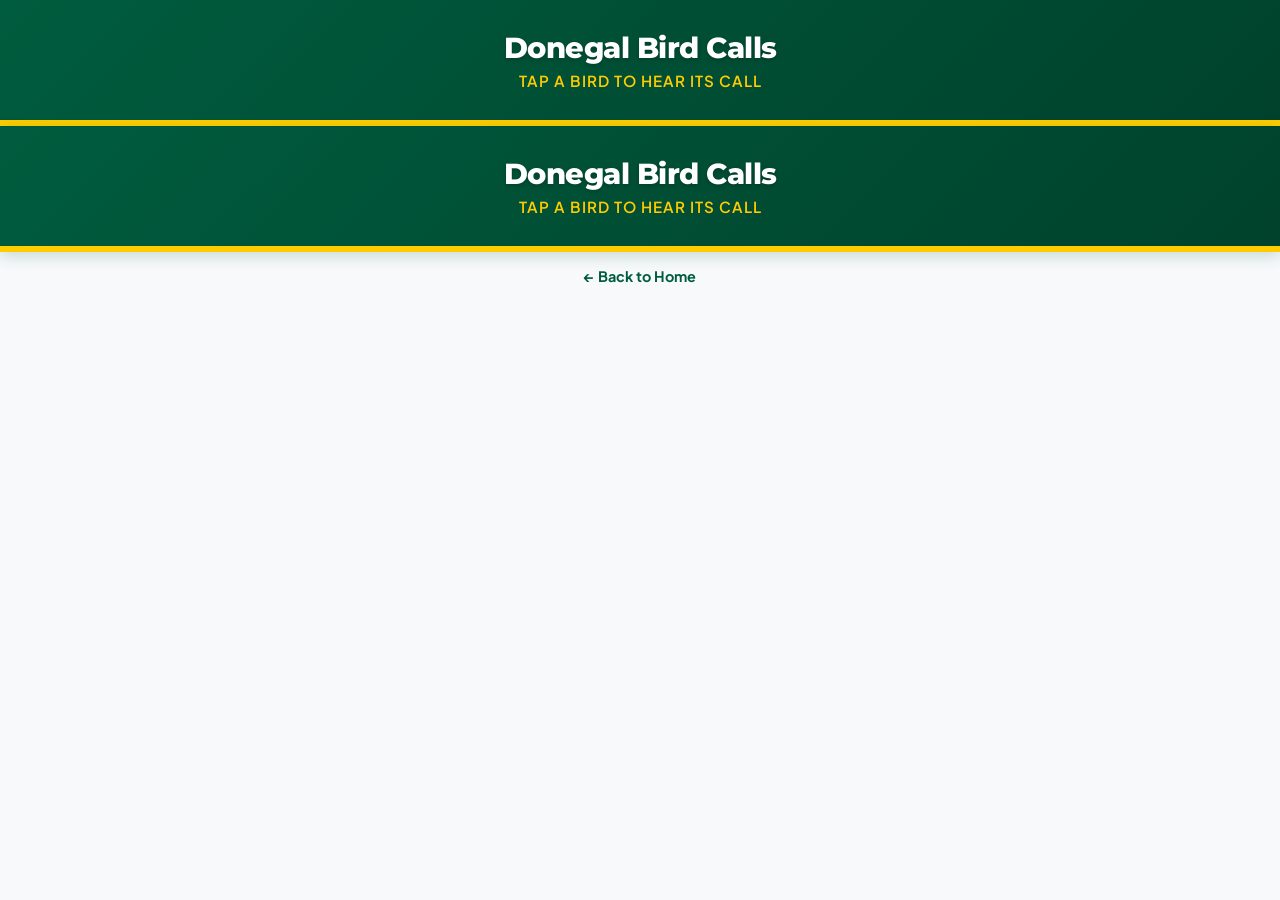
==== birds.html @ a12f5457 "Update birds.html" ====
<!DOCTYPE html>
<html lang="en">
<head>
  <meta charset="UTF-8">
  <meta name="viewport" content="width=device-width, initial-scale=1.0">
  <title>Donegal Bird Calls</title>
  <link rel="stylesheet" href="style.css">
  <link rel="manifest" href="./manifest.json">
</head>
<body>

  <header>
    <h1>Donegal Bird Calls</h1>
    <p>Tap a bird to hear its call</p>
  </header>

  <header>
    <h1>Donegal Bird Calls</h1>
    <p>Tap a bird to hear its call</p>
  </header>

  <!-- INSERT THIS BACK BUTTON RIGHT HERE -->
  <a href="index.html" class="back-btn">← Back to Home</a>

  <main class="bird-grid" id="grid">
  
  <!-- JavaScript will inject all the bird cards here dynamically -->
  <main class="bird-grid" id="grid"></main>

  <script src="app.js"></script>
</body>
</html>
---- style.css ----
/* Import modern, premium Google Fonts directly */
@import url('https://fonts.googleapis.com/css2?family=Montserrat:wght@700;800&family=Plus+Jakarta+Sans:wght@400;500;600;700&display=swap');

/* Base Styles */
body {
  font-family: 'Plus Jakarta Sans', -apple-system, sans-serif;
  background-color: #f7f9fb;
  margin: 0;
  padding: 0;
  display: flex;
  flex-direction: column;
  align-items: center;
  color: #2D3748;
}

/* Donegal Green & Gold Header */
header {
  text-align: center;
  padding: 30px 20px;
  background: linear-gradient(135deg, #005c3e 0%, #00422c 100%); /* Rich Donegal Green */
  color: white;
  width: 100%;
  box-sizing: border-box;
  border-bottom: 6px solid #ffcc00; /* Donegal Gold Stripe */
  box-shadow: 0 4px 15px rgba(0, 92, 62, 0.2);
}

header h1 {
  font-family: 'Montserrat', sans-serif;
  font-weight: 800;
  margin: 0 0 6px 0;
  font-size: 1.8rem;
  letter-spacing: -0.5px;
  text-shadow: 0 2px 4px rgba(0,0,0,0.2);
}

header p {
  margin: 0;
  font-size: 0.95rem;
  color: #ffcc00; /* Donegal Gold for the subtitle */
  font-weight: 600;
  text-transform: uppercase;
  letter-spacing: 1px;
}

/* Grid Layout */
.bird-grid {
  display: grid;
  grid-template-columns: repeat(auto-fit, minmax(150px, 1fr));
  gap: 20px;
  width: 100%;
  max-width: 600px;
  padding: 24px 16px;
  box-sizing: border-box;
}

/* Premium Card Design */
.bird-card {
  background-color: white;
  border-radius: 16px;
  overflow: hidden;
  box-shadow: 0 10px 20px rgba(0,0,0,0.05), 0 2px 6px rgba(0,0,0,0.05);
  display: flex;
  flex-direction: column;
  justify-content: space-between;
  border: 1px solid rgba(0, 92, 62, 0.08); /* Faint green border */
  transition: transform 0.2s, box-shadow 0.2s;
}

/* Interactive Tap & Hover Effects */
.card-trigger {
  cursor: pointer;
}

/* When tapped/clicked, the card shrinks slightly and gets a Donegal Gold glow */
.bird-card:active {
  transform: scale(0.96);
  box-shadow: 0 0 15px rgba(255, 204, 0, 0.6); 
  border-color: #ffcc00;
}

.card-trigger img {
  width: 100%;
  height: 130px;
  object-fit: cover;
  display: block;
  border-bottom: 4px solid #ffcc00; /* Subtle Gold separator under image */
}

/* Text Container inside Card */
.bird-info {
  padding: 12px 10px 8px 10px;
  text-align: center;
}

/* English Bird Name */
.bird-info h3 {
  font-family: 'Montserrat', sans-serif;
  font-weight: 700;
  margin: 0;
  font-size: 1.05rem;
  color: #1a202c;
}

/* Irish Bird Name - Styled beautifully in Donegal Green */
.irish-name {
  margin: 4px 0 0 0;
  font-style: italic;
  color: #005c3e; /* Donegal Green */
  font-weight: 700;
  font-size: 0.9rem;
}

/* Photo Credit Plain Text */
.photo-credit {
  font-size: 0.7rem;
  color: #718096;
  text-align: center;
  padding: 8px 10px;
  border-top: 1px dashed #e2e8f0;
  background-color: #fafbfd;
  font-weight: 500;
}
/* Home Page Layout Styles */
.home-container {
  display: flex;
  justify-content: center;
  align-items: center;
  padding: 40px 20px;
  max-width: 600px;
  width: 100%;
  box-sizing: border-box;
}

.welcome-box {
  background-color: white;
  padding: 30px 20px;
  border-radius: 20px;
  text-align: center;
  box-shadow: 0 10px 25px rgba(0,0,0,0.05);
  border: 1px solid rgba(0, 92, 62, 0.08);
}

.welcome-box h2 {
  font-family: 'Montserrat', sans-serif;
  color: #005c3e; /* Donegal Green */
  margin-top: 0;
}

.welcome-box p {
  line-height: 1.6;
  color: #4a5568;
  margin-bottom: 30px;
}

/* Beautiful Donegal Gold Action Button */
.start-btn {
  display: inline-block;
  background-color: #ffcc00; /* Donegal Gold */
  color: #00422c; /* Dark Green Text */
  font-family: 'Montserrat', sans-serif;
  font-weight: 700;
  text-decoration: none;
  padding: 15px 30px;
  border-radius: 30px;
  box-shadow: 0 4px 10px rgba(255, 204, 0, 0.3);
  transition: transform 0.2s, box-shadow 0.2s;
}

.start-btn:active {
  transform: scale(0.95);
}

/* Elegant Back Button on the Birds Sub-Page */
.back-btn {
  display: inline-block;
  margin: 15px 0 5px 0;
  color: #005c3e;
  text-decoration: none;
  font-weight: 700;
  font-size: 0.9rem;
}
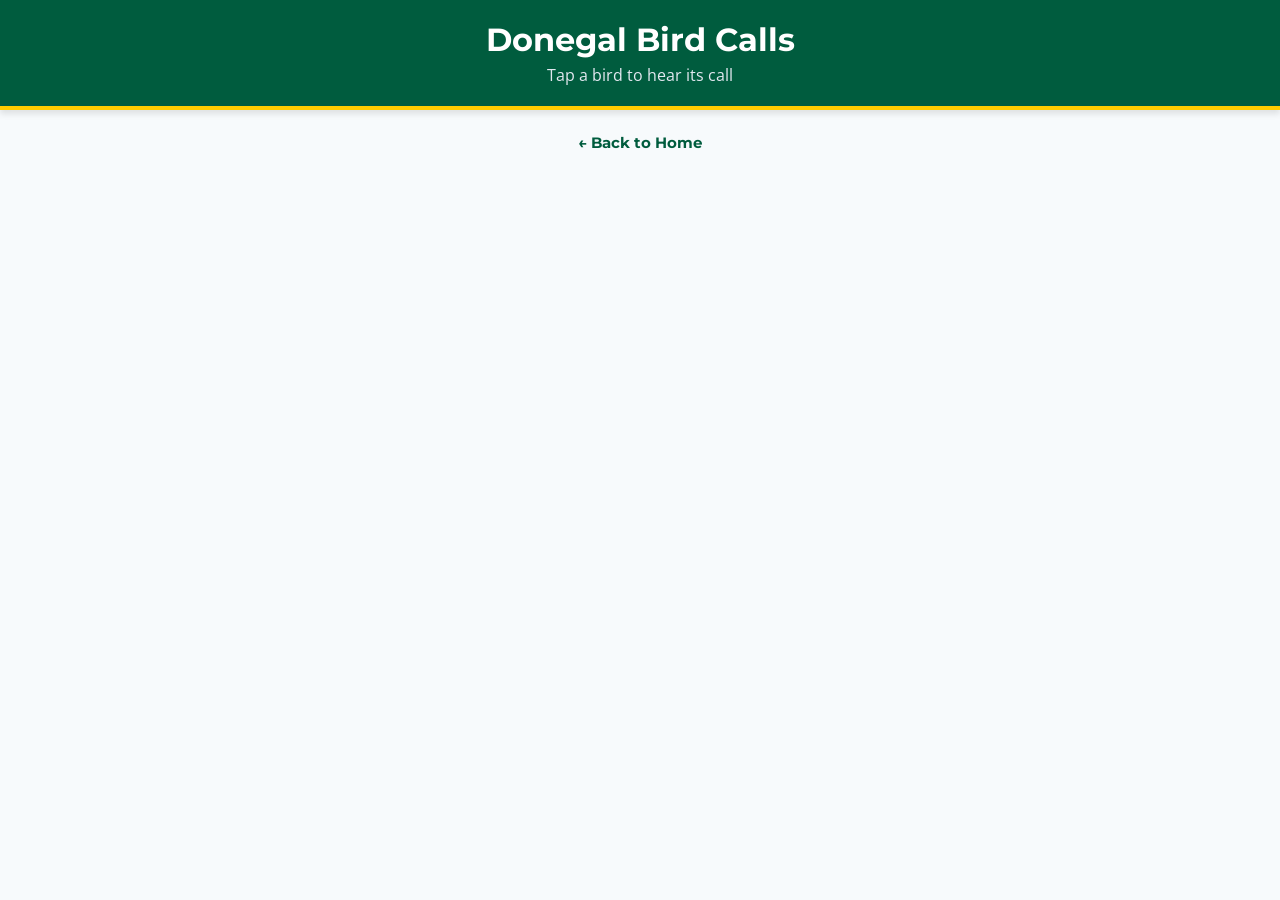
==== commit 3dbd5e50: "Update birds.html" ====
--- a/birds.html
+++ b/birds.html
@@ -14,14 +14,12 @@
     <p>Tap a bird to hear its call</p>
   </header>
 
-  <header>
-    <h1>Donegal Bird Calls</h1>
-    <p>Tap a bird to hear its call</p>
-  </header>
+  <!-- 1. Wrap the back button in its own container for perfect centering -->
+  <div class="back-navigation">
+    <a href="index.html" class="back-btn">← Back to Home</a>
+  </div>
 
-  <!-- INSERT THIS BACK BUTTON RIGHT HERE -->
-  <a href="index.html" class="back-btn">← Back to Home</a>
-
+  <!-- 2. The grid must ONLY contain your bird cards -->
   <main class="bird-grid" id="grid">
   
   <!-- JavaScript will inject all the bird cards here dynamically -->
--- a/style.css
+++ b/style.css
@@ -1,156 +1,191 @@
-/* Import modern, premium Google Fonts directly */
-@import url('https://fonts.googleapis.com/css2?family=Montserrat:wght@700;800&family=Plus+Jakarta+Sans:wght@400;500;600;700&display=swap');
-
-/* Base Styles */
+/* ==========================================================================
+   1. YOUR ORIGINAL APP STYLES (Grid, Cards, Header & Fonts)
+   ========================================================================== */
+
+@import url('https://fonts.googleapis.com/css2?family=Montserrat:wght@400;700&family=Open+Sans:wght@400;600&display=swap');
+
 body {
-  font-family: 'Plus Jakarta Sans', -apple-system, sans-serif;
-  background-color: #f7f9fb;
   margin: 0;
   padding: 0;
+  min-height: 100vh;
+  font-family: 'Open Sans', sans-serif;
+  background-color: #f7fafc;
+}
+
+header {
+  background-color: #005c3e; /* Donegal Green */
+  color: white;
+  text-align: center;
+  padding: 20px 10px;
+  box-shadow: 0 4px 6px rgba(0,0,0,0.1);
+  border-bottom: 4px solid #ffcc00; /* Donegal Gold */
+}
+
+header h1 {
+  font-family: 'Montserrat', sans-serif;
+  margin: 0;
+  font-size: 2rem;
+}
+
+header p {
+  margin: 5px 0 0 0;
+  font-size: 1rem;
+  color: #e2e8f0;
+}
+
+.bird-grid {
+  display: grid;
+  grid-template-columns: repeat(auto-fill, minmax(140px, 1fr));
+  gap: 15px;
+  padding: 20px;
+  max-width: 800px;
+  margin: 0 auto;
+}
+
+.bird-card {
+  background-color: white;
+  border-radius: 12px;
+  overflow: hidden;
+  box-shadow: 0 4px 6px rgba(0,0,0,0.05);
+  text-align: center;
+  padding-bottom: 10px;
+  border: 2px solid transparent;
+  transition: transform 0.2s, border-color 0.2s;
+  cursor: pointer;
+}
+
+.bird-card:active {
+  transform: scale(0.95);
+}
+
+.bird-card.playing {
+  border-color: #ffcc00; /* Donegal Gold highlight when active */
+  background-color: #f0fff4;
+}
+
+.bird-card img {
+  width: 100%;
+  height: 120px;
+  object-fit: cover;
+}
+
+.bird-card h3 {
+  font-family: 'Montserrat', sans-serif;
+  margin: 10px 0 2px 0;
+  font-size: 1rem;
+  color: #2d3748;
+}
+
+.photo-credit {
+  font-size: 0.75rem;
+  color: #a0aec0;
+  margin: 0;
+}
+
+/* ==========================================================================
+   2. REFINED HOMEPAGE VIDEO BACKGROUND STYLES (Mobile Optimized)
+   ========================================================================== */
+
+/* Container that locks everything into full-screen view safely */
+.hero-video-container {
+  position: relative;
+  width: 100%;
+  min-height: 100dvh; /* Uses 'dvh' (dynamic viewport height) so mobile address bars don't cut off content */
+  display: flex;
+  flex-direction: column;
+  overflow: hidden;
+}
+
+/* The actual background video loop */
+.bg-video {
+  position: absolute;
+  top: 50%;
+  left: 50%;
+  width: 100%;
+  height: 100%;
+  object-fit: cover; /* Guarantees the video stretches perfectly without squishing */
+  transform: translate(-50%, -50%);
+  z-index: 0; /* Keeps it strictly in the basement layer */
+}
+
+/* The cinematic tint overlay */
+.video-overlay {
+  position: absolute;
+  top: 0;
+  left: 0;
+  width: 100%;
+  height: 100%;
+  background: linear-gradient(rgba(0, 0, 0, 0.45), rgba(0, 0, 0, 0.65));
+  z-index: 1; /* Sits directly over the video, under the text */
+}
+
+/* Houses your content and forces it on top of the video/overlay */
+.hero-content {
+  position: relative;
+  z-index: 2; /* Explicitly brings text and boxes in front of everything */
+  width: 100%;
+  min-height: 100dvh;
   display: flex;
   flex-direction: column;
   align-items: center;
-  color: #2D3748;
-}
-
-/* Donegal Green & Gold Header */
-header {
-  text-align: center;
-  padding: 30px 20px;
-  background: linear-gradient(135deg, #005c3e 0%, #00422c 100%); /* Rich Donegal Green */
-  color: white;
-  width: 100%;
+  justify-content: space-between; /* Perfect spacing: Header top, Box center/bottom */
   box-sizing: border-box;
-  border-bottom: 6px solid #ffcc00; /* Donegal Gold Stripe */
-  box-shadow: 0 4px 15px rgba(0, 92, 62, 0.2);
-}
-
-header h1 {
-  font-family: 'Montserrat', sans-serif;
-  font-weight: 800;
-  margin: 0 0 6px 0;
-  font-size: 1.8rem;
-  letter-spacing: -0.5px;
-  text-shadow: 0 2px 4px rgba(0,0,0,0.2);
-}
-
-header p {
-  margin: 0;
-  font-size: 0.95rem;
-  color: #ffcc00; /* Donegal Gold for the subtitle */
-  font-weight: 600;
-  text-transform: uppercase;
-  letter-spacing: 1px;
-}
-
-/* Grid Layout */
-.bird-grid {
-  display: grid;
-  grid-template-columns: repeat(auto-fit, minmax(150px, 1fr));
-  gap: 20px;
-  width: 100%;
-  max-width: 600px;
-  padding: 24px 16px;
+  padding: 20px;
+}
+
+/* Transparency controls for the home header */
+.home-header {
+  background: transparent !important;
+  border-bottom: none !important;
+  box-shadow: none !important;
+  padding: 30px 10px 10px 10px;
+  text-align: center;
+  width: 100%;
+}
+
+.home-header h1 {
+  color: #ffffff !important;
+  text-shadow: 0 4px 10px rgba(0,0,0,0.8) !important;
+  margin: 0;
+  font-size: 2.2rem;
+}
+
+.home-header p {
+  color: #ffcc00 !important; /* Donegal Gold */
+  text-shadow: 0 2px 4px rgba(0,0,0,0.6);
+  margin: 8px 0 0 0;
+  font-size: 1.1rem;
+}
+
+/* Clean, modern content container */
+.home-container {
+  width: 100%;
+  max-width: 500px;
   box-sizing: border-box;
-}
-
-/* Premium Card Design */
-.bird-card {
-  background-color: white;
-  border-radius: 16px;
-  overflow: hidden;
-  box-shadow: 0 10px 20px rgba(0,0,0,0.05), 0 2px 6px rgba(0,0,0,0.05);
-  display: flex;
-  flex-direction: column;
-  justify-content: space-between;
-  border: 1px solid rgba(0, 92, 62, 0.08); /* Faint green border */
-  transition: transform 0.2s, box-shadow 0.2s;
-}
-
-/* Interactive Tap & Hover Effects */
-.card-trigger {
-  cursor: pointer;
-}
-
-/* When tapped/clicked, the card shrinks slightly and gets a Donegal Gold glow */
-.bird-card:active {
-  transform: scale(0.96);
-  box-shadow: 0 0 15px rgba(255, 204, 0, 0.6); 
-  border-color: #ffcc00;
-}
-
-.card-trigger img {
-  width: 100%;
-  height: 130px;
-  object-fit: cover;
-  display: block;
-  border-bottom: 4px solid #ffcc00; /* Subtle Gold separator under image */
-}
-
-/* Text Container inside Card */
-.bird-info {
-  padding: 12px 10px 8px 10px;
-  text-align: center;
-}
-
-/* English Bird Name */
-.bird-info h3 {
-  font-family: 'Montserrat', sans-serif;
-  font-weight: 700;
-  margin: 0;
-  font-size: 1.05rem;
-  color: #1a202c;
-}
-
-/* Irish Bird Name - Styled beautifully in Donegal Green */
-.irish-name {
-  margin: 4px 0 0 0;
-  font-style: italic;
-  color: #005c3e; /* Donegal Green */
-  font-weight: 700;
-  font-size: 0.9rem;
-}
-
-/* Photo Credit Plain Text */
-.photo-credit {
-  font-size: 0.7rem;
-  color: #718096;
-  text-align: center;
-  padding: 8px 10px;
-  border-top: 1px dashed #e2e8f0;
-  background-color: #fafbfd;
-  font-weight: 500;
-}
-/* Home Page Layout Styles */
-.home-container {
-  display: flex;
-  justify-content: center;
-  align-items: center;
-  padding: 40px 20px;
-  max-width: 600px;
-  width: 100%;
-  box-sizing: border-box;
+  margin-bottom: 40px; /* Leaves a comfortable gap at the bottom of the phone screen */
 }
 
 .welcome-box {
-  background-color: white;
+  background-color: rgba(255, 255, 255, 0.96); /* Elegant, slightly translucent white */
   padding: 30px 20px;
   border-radius: 20px;
   text-align: center;
-  box-shadow: 0 10px 25px rgba(0,0,0,0.05);
-  border: 1px solid rgba(0, 92, 62, 0.08);
+  box-shadow: 0 10px 30px rgba(0,0,0,0.3);
+  border: 1px solid rgba(255, 255, 255, 0.2);
 }
 
 .welcome-box h2 {
   font-family: 'Montserrat', sans-serif;
   color: #005c3e; /* Donegal Green */
-  margin-top: 0;
+  margin: 0 0 12px 0;
+  font-size: 1.4rem;
 }
 
 .welcome-box p {
   line-height: 1.6;
   color: #4a5568;
-  margin-bottom: 30px;
+  margin: 0 0 24px 0;
+  font-size: 0.95rem;
 }
 
 /* Beautiful Donegal Gold Action Button */
@@ -161,22 +196,37 @@
   font-family: 'Montserrat', sans-serif;
   font-weight: 700;
   text-decoration: none;
-  padding: 15px 30px;
+  padding: 14px 35px;
   border-radius: 30px;
-  box-shadow: 0 4px 10px rgba(255, 204, 0, 0.3);
+  box-shadow: 0 4px 12px rgba(255, 204, 0, 0.4);
   transition: transform 0.2s, box-shadow 0.2s;
 }
 
 .start-btn:active {
-  transform: scale(0.95);
-}
-
-/* Elegant Back Button on the Birds Sub-Page */
+  transform: scale(0.96);
+}
+
+/* Container that centers the navigation row across the screen */
+.back-navigation {
+  width: 100%;
+  display: flex;
+  justify-content: center;
+  padding: 15px 0 5px 0;
+}
+
+/* Elegant, centered Back Button styling */
 .back-btn {
   display: inline-block;
-  margin: 15px 0 5px 0;
-  color: #005c3e;
+  color: #005c3e; /* Donegal Green */
   text-decoration: none;
+  font-family: 'Montserrat', sans-serif;
   font-weight: 700;
-  font-size: 0.9rem;
-}
+  font-size: 0.95rem;
+  padding: 8px 16px;
+  border-radius: 20px;
+  transition: background-color 0.2s;
+}
+
+.back-btn:active {
+  background-color: rgba(0, 92, 62, 0.08); /* Soft feedback tap on mobile */
+}
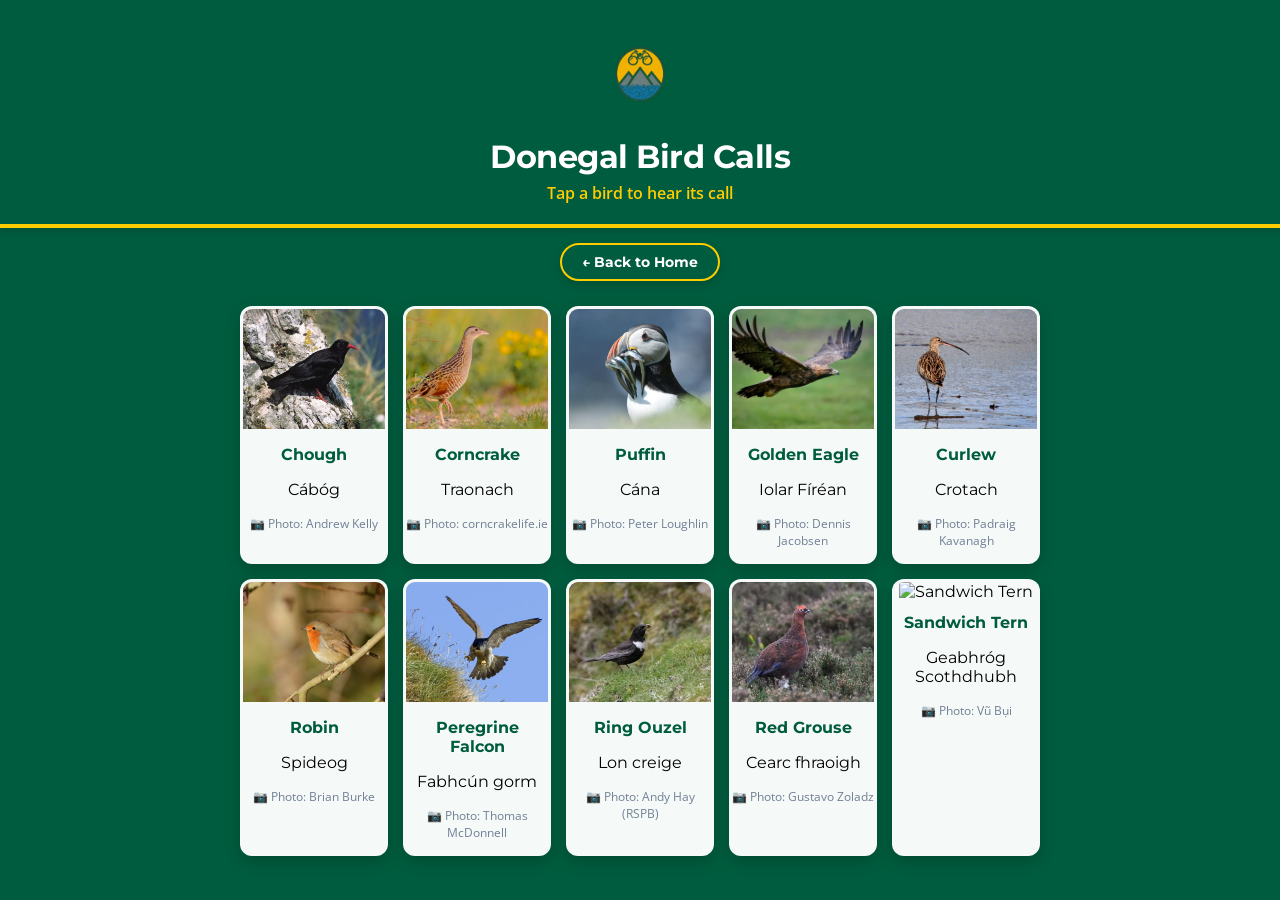
==== commit 58693c20: "Update birds.html" ====
--- a/birds.html
+++ b/birds.html
@@ -7,22 +7,18 @@
   <link rel="stylesheet" href="style.css">
   <link rel="manifest" href="./manifest.json">
 </head>
-<body>
+<body class="sub-page">
 
   <header>
+    <img src="./assets/logo.png" alt="Donegal Explorer Logo" class="app-logo header-logo">
     <h1>Donegal Bird Calls</h1>
     <p>Tap a bird to hear its call</p>
   </header>
 
-  <!-- 1. Wrap the back button in its own container for perfect centering -->
   <div class="back-navigation">
     <a href="index.html" class="back-btn">← Back to Home</a>
   </div>
 
-  <!-- 2. The grid must ONLY contain your bird cards -->
-  <main class="bird-grid" id="grid">
-  
-  <!-- JavaScript will inject all the bird cards here dynamically -->
   <main class="bird-grid" id="grid"></main>
 
   <script src="app.js"></script>
--- a/style.css
+++ b/style.css
@@ -1,37 +1,98 @@
 /* ==========================================================================
-   1. YOUR ORIGINAL APP STYLES (Grid, Cards, Header & Fonts)
-   ========================================================================== */
-
-@import url('https://fonts.googleapis.com/css2?family=Montserrat:wght@400;700&family=Open+Sans:wght@400;600&display=swap');
-
+   1. GLOBAL THEME, TYPOGRAPHY & CORE FONTS
+   ========================================================================== */
+
+@import url('https://fonts.googleapis.com/css2?family=Montserrat:wght@400;600;700&family=Open+Sans:wght@400;600&display=swap');
+
+/* Unified baseline for all layouts */
 body {
   margin: 0;
   padding: 0;
   min-height: 100vh;
-  font-family: 'Open Sans', sans-serif;
-  background-color: #f7fafc;
-}
-
+  /* UNIFIED FONT: Matching the premium Montserrat styling throughout the entire site */
+  font-family: 'Montserrat', sans-serif;
+  box-sizing: border-box;
+  -webkit-font-smoothing: antialiased;
+}
+
+/* 🏠 HOMEPAGE BACKGROUND: Uses donegal2.jpg with a cinematic dark tint overlay for high text contrast */
+body.home-page {
+  background: linear-gradient(rgba(0, 0, 0, 0.45), rgba(0, 0, 0, 0.65)), url('./assets/donegal2.jpg') !important;
+  background-size: cover !important;
+  background-position: center !important;
+  background-attachment: fixed !important;
+  background-repeat: no-repeat !important;
+}
+
+/* 🐦 SUB-PAGES BACKGROUND (Birds & Gallery): Keeps donegal1.jpg bright and vibrant */
+body.sub-page {
+  background-image: url('./assets/donegal1.jpg') !important;
+  background-size: cover !important;
+  background-position: center !important;
+  background-attachment: fixed !important;
+  background-repeat: no-repeat !important;
+  background-color: #005c3e !important; /* Donegal Green backup while loading */
+}
+
+/* Clean layout overlays */
+#grid, .bird-grid {
+  background: transparent !important;
+}
+
+/* ==========================================================================
+   2. UNIFIED HEADERS & BRAND SIGNATURES
+   ========================================================================== */
+
+/* Core sub-page header */
 header {
-  background-color: #005c3e; /* Donegal Green */
+  background-color: #005c3e; /* Donegal Green Anchor */
   color: white;
   text-align: center;
   padding: 20px 10px;
   box-shadow: 0 4px 6px rgba(0,0,0,0.1);
-  border-bottom: 4px solid #ffcc00; /* Donegal Gold */
+  border-bottom: 4px solid #ffcc00; /* Donegal Gold Border */
 }
 
 header h1 {
-  font-family: 'Montserrat', sans-serif;
+  font-weight: 700;
   margin: 0;
   font-size: 2rem;
+  letter-spacing: -0.5px;
 }
 
 header p {
-  margin: 5px 0 0 0;
+  margin: 6px 0 0 0;
   font-size: 1rem;
-  color: #e2e8f0;
-}
+  font-family: 'Open Sans', sans-serif; /* Soft, clean secondary font for legibility */
+  color: #ffcc00; /* Matches the Donegal Gold accent */
+  font-weight: 600;
+}
+
+/* Homepage Header Overrides (For transparent video/image backdrop) */
+.home-header {
+  background: transparent !important;
+  border-bottom: none !important;
+  box-shadow: none !important;
+  padding: 30px 10px 10px 10px;
+  text-align: center;
+  width: 100%;
+}
+
+.home-header h1 {
+  color: #ffffff !important;
+  text-shadow: 0 4px 10px rgba(0,0,0,0.8) !important;
+  font-size: 2.2rem;
+}
+
+.home-header p {
+  color: #ffcc00 !important; /* Donegal Gold */
+  text-shadow: 0 2px 4px rgba(0,0,0,0.6);
+  font-size: 1.1rem;
+}
+
+/* ==========================================================================
+   3. CARD & CONTENT MODULES (Mobile Optimized Grid)
+   ========================================================================== */
 
 .bird-grid {
   display: grid;
@@ -43,13 +104,13 @@
 }
 
 .bird-card {
-  background-color: white;
+  background-color: rgba(255, 255, 255, 0.96) !important; 
   border-radius: 12px;
   overflow: hidden;
-  box-shadow: 0 4px 6px rgba(0,0,0,0.05);
-  text-align: center;
-  padding-bottom: 10px;
-  border: 2px solid transparent;
+  box-shadow: 0 6px 15px rgba(0,0,0,0.18) !important; 
+  text-align: center;
+  padding-bottom: 12px;
+  border: 3px solid transparent; /* Smooth border transition placeholder */
   transition: transform 0.2s, border-color 0.2s;
   cursor: pointer;
 }
@@ -58,9 +119,10 @@
   transform: scale(0.95);
 }
 
+/* Playing Highlight: Transitions card border straight into Donegal Gold */
 .bird-card.playing {
-  border-color: #ffcc00; /* Donegal Gold highlight when active */
-  background-color: #f0fff4;
+  border-color: #ffcc00 !important; 
+  background-color: #f0fff4 !important;
 }
 
 .bird-card img {
@@ -70,103 +132,32 @@
 }
 
 .bird-card h3 {
-  font-family: 'Montserrat', sans-serif;
-  margin: 10px 0 2px 0;
+  margin: 12px 0 2px 0;
   font-size: 1rem;
-  color: #2d3748;
+  color: #005c3e; /* Standardized card headers to Donegal Green */
+  font-weight: 700;
 }
 
 .photo-credit {
   font-size: 0.75rem;
-  color: #a0aec0;
-  margin: 0;
-}
-
-/* ==========================================================================
-   2. REFINED HOMEPAGE VIDEO BACKGROUND STYLES (Mobile Optimized)
-   ========================================================================== */
-
-/* Container that locks everything into full-screen view safely */
-.hero-video-container {
-  position: relative;
-  width: 100%;
-  min-height: 100dvh; /* Uses 'dvh' (dynamic viewport height) so mobile address bars don't cut off content */
-  display: flex;
-  flex-direction: column;
-  overflow: hidden;
-}
-
-/* The actual background video loop */
-.bg-video {
-  position: absolute;
-  top: 50%;
-  left: 50%;
-  width: 100%;
-  height: 100%;
-  object-fit: cover; /* Guarantees the video stretches perfectly without squishing */
-  transform: translate(-50%, -50%);
-  z-index: 0; /* Keeps it strictly in the basement layer */
-}
-
-/* The cinematic tint overlay */
-.video-overlay {
-  position: absolute;
-  top: 0;
-  left: 0;
-  width: 100%;
-  height: 100%;
-  background: linear-gradient(rgba(0, 0, 0, 0.45), rgba(0, 0, 0, 0.65));
-  z-index: 1; /* Sits directly over the video, under the text */
-}
-
-/* Houses your content and forces it on top of the video/overlay */
-.hero-content {
-  position: relative;
-  z-index: 2; /* Explicitly brings text and boxes in front of everything */
-  width: 100%;
-  min-height: 100dvh;
-  display: flex;
-  flex-direction: column;
-  align-items: center;
-  justify-content: space-between; /* Perfect spacing: Header top, Box center/bottom */
-  box-sizing: border-box;
-  padding: 20px;
-}
-
-/* Transparency controls for the home header */
-.home-header {
-  background: transparent !important;
-  border-bottom: none !important;
-  box-shadow: none !important;
-  padding: 30px 10px 10px 10px;
-  text-align: center;
-  width: 100%;
-}
-
-.home-header h1 {
-  color: #ffffff !important;
-  text-shadow: 0 4px 10px rgba(0,0,0,0.8) !important;
-  margin: 0;
-  font-size: 2.2rem;
-}
-
-.home-header p {
-  color: #ffcc00 !important; /* Donegal Gold */
-  text-shadow: 0 2px 4px rgba(0,0,0,0.6);
-  margin: 8px 0 0 0;
-  font-size: 1.1rem;
-}
-
-/* Clean, modern content container */
+  color: #718096;
+  margin: 4px 0 0 0;
+  font-family: 'Open Sans', sans-serif;
+}
+
+/* ==========================================================================
+   4. NAVIGATION BUTTONS & WELCOME MODULES
+   ========================================================================== */
+
 .home-container {
   width: 100%;
   max-width: 500px;
   box-sizing: border-box;
-  margin-bottom: 40px; /* Leaves a comfortable gap at the bottom of the phone screen */
+  margin-bottom: 40px;
 }
 
 .welcome-box {
-  background-color: rgba(255, 255, 255, 0.96); /* Elegant, slightly translucent white */
+  background-color: rgba(255, 255, 255, 0.96);
   padding: 30px 20px;
   border-radius: 20px;
   text-align: center;
@@ -175,10 +166,10 @@
 }
 
 .welcome-box h2 {
-  font-family: 'Montserrat', sans-serif;
   color: #005c3e; /* Donegal Green */
   margin: 0 0 12px 0;
   font-size: 1.4rem;
+  font-weight: 700;
 }
 
 .welcome-box p {
@@ -186,27 +177,45 @@
   color: #4a5568;
   margin: 0 0 24px 0;
   font-size: 0.95rem;
-}
-
-/* Beautiful Donegal Gold Action Button */
+  font-family: 'Open Sans', sans-serif;
+}
+
+/* Stacked Link Action Controls */
+.button-stack {
+  display: flex;
+  flex-direction: column;
+  gap: 14px;
+  align-items: center;
+}
+
+/* Primary Action Link (Donegal Gold) */
 .start-btn {
   display: inline-block;
+  width: 80%;
+  max-width: 280px;
   background-color: #ffcc00; /* Donegal Gold */
-  color: #00422c; /* Dark Green Text */
-  font-family: 'Montserrat', sans-serif;
+  color: #00422c; /* Deep Contrast Green Text */
   font-weight: 700;
   text-decoration: none;
-  padding: 14px 35px;
+  padding: 14px 20px;
   border-radius: 30px;
   box-shadow: 0 4px 12px rgba(255, 204, 0, 0.4);
   transition: transform 0.2s, box-shadow 0.2s;
+  text-align: center;
+}
+
+/* Secondary Action Link (Donegal Green) */
+.secondary-btn {
+  background-color: #005c3e !important; 
+  color: #ffffff !important;
+  box-shadow: 0 4px 12px rgba(0, 92, 62, 0.3) !important;
 }
 
 .start-btn:active {
   transform: scale(0.96);
 }
 
-/* Container that centers the navigation row across the screen */
+/* Back Navigation Element Row */
 .back-navigation {
   width: 100%;
   display: flex;
@@ -214,19 +223,115 @@
   padding: 15px 0 5px 0;
 }
 
-/* Elegant, centered Back Button styling */
 .back-btn {
   display: inline-block;
-  color: #005c3e; /* Donegal Green */
+  color: #ffffff; 
+  background-color: #005c3e; /* Green Pill Badge for Sub-page consistency */
+  border: 2px solid #ffcc00;  /* Tied with Gold Border trim */
   text-decoration: none;
-  font-family: 'Montserrat', sans-serif;
-  font-weight: 700;
-  font-size: 0.95rem;
-  padding: 8px 16px;
+  font-weight: 700;
+  font-size: 0.9rem;
+  padding: 8px 20px;
   border-radius: 20px;
-  transition: background-color 0.2s;
+  box-shadow: 0 4px 8px rgba(0,0,0,0.15);
+  transition: transform 0.2s;
 }
 
 .back-btn:active {
-  background-color: rgba(0, 92, 62, 0.08); /* Soft feedback tap on mobile */
-}
+  transform: scale(0.95);
+}
+
+/* ==========================================================================
+   5. SCREEN ADAPTABILITY (Desktop Responsive Optimization)
+   ========================================================================== */
+
+.hero-content {
+  position: relative;
+  z-index: 2;
+  width: 100%;
+  min-height: 100dvh;
+  display: flex;
+  flex-direction: column;
+  align-items: center;
+  justify-content: space-between;
+  box-sizing: border-box;
+  padding: 20px;
+}
+
+/* 🖥️ DESKTOP ONLY LAYOUT (Screens wider than 768px) */
+@media (min-width: 768px) {
+  .hero-content {
+    flex-direction: row !important;
+    justify-content: space-around !important;
+    padding: 60px;
+  }
+
+  .home-header {
+    display: flex !important;
+    flex-direction: row !important; /* Side-by-side ONLY on desktop */
+    align-items: center !important;
+    gap: 25px;
+    text-align: left !important;
+    width: 55% !important;
+  }
+
+  .home-header .home-logo {
+    margin: 0 !important;
+    width: 12vw !important;
+    max-width: 140px !important;
+    min-width: 90px !important;
+    height: auto !important;
+  }
+
+  .header-text-group {
+    align-items: flex-start !important;
+    text-align: left !important;
+  }
+
+  .home-container {
+    width: 40% !important;
+    max-width: 450px !important;
+    margin-bottom: 0 !important;
+  }
+}
+
+/* ==========================================================================
+   6. LOGO EMBED STYLES (Universal & Mobile Defaults)
+   ========================================================================== */
+
+/* 📱 MOBILE DEFAULT HEADER LOOK (Stacked vertically) */
+.home-header {
+  display: flex !important;
+  flex-direction: column !important; /* FORCES stacking on mobile layout */
+  align-items: center !important;
+  text-align: center !important;
+  width: 100% !important;
+}
+
+.app-logo {
+  display: block !important;
+  object-fit: contain !important;
+  margin: 0 auto 10px auto !important;
+}
+
+.home-logo {
+  width: 28% !important;
+  max-width: 105px !important;
+  height: auto !important;
+  filter: drop-shadow(0px 4px 8px rgba(0,0,0,0.3));
+}
+
+.header-logo {
+  width: 20% !important;
+  max-width: 60px !important;
+  height: auto !important;
+  margin-bottom: 6px;
+}
+
+.header-text-group {
+  display: flex !important;
+  flex-direction: column !important;
+  align-items: center !important; /* Perfectly centered text alignment on mobile */
+  text-align: center !important;
+  width: 100% !important;
+}
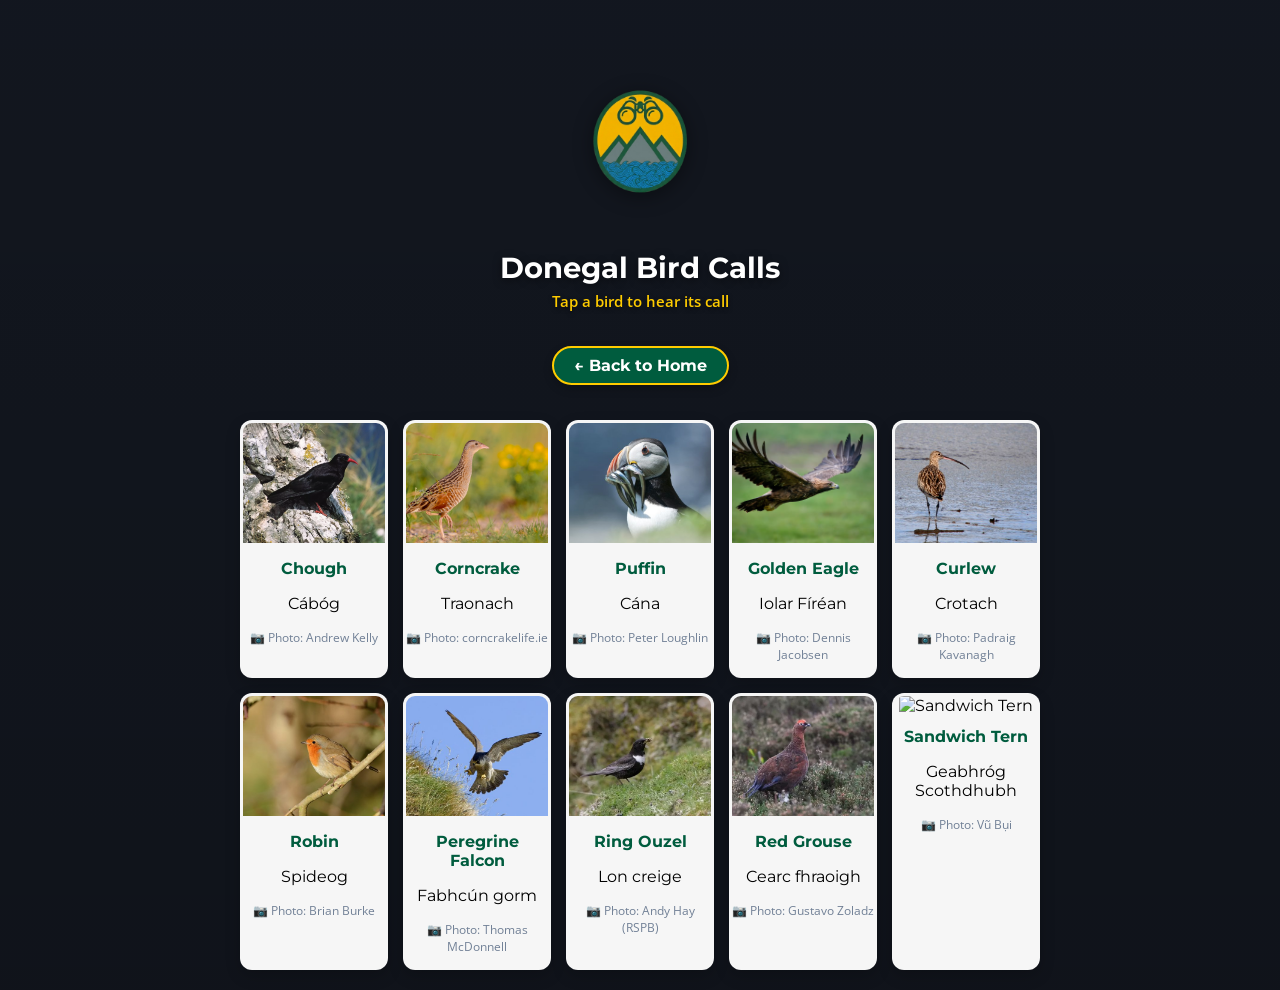
==== commit 9f3ad27e: "Add favicon and update stylesheet version Added favicon link and updated stylesheet version." ====
--- a/birds.html
+++ b/birds.html
@@ -6,10 +6,14 @@
   <title>Donegal Bird Calls</title>
   <link rel="stylesheet" href="style.css">
   <link rel="manifest" href="./manifest.json">
+  <!-- Favicon / Tab Logo -->
+  <link rel="icon" type="image/png" href="./assets/logo.png">
+  
+  <link rel="stylesheet" href="style.css?v=1.4">
 </head>
 <body class="sub-page">
 
-  <header>
+<header>
     <img src="./assets/logo.png" alt="Donegal Explorer Logo" class="app-logo header-logo">
     <h1>Donegal Bird Calls</h1>
     <p>Tap a bird to hear its call</p>
--- a/style.css
+++ b/style.css
@@ -1,250 +1,132 @@
 /* ==========================================================================
-   1. GLOBAL THEME, TYPOGRAPHY & CORE FONTS
-   ========================================================================== */
-
+   1. GLOBAL THEME, TYPOGRAPHY & FONTS
+   ========================================================================== */
 @import url('https://fonts.googleapis.com/css2?family=Montserrat:wght@400;600;700&family=Open+Sans:wght@400;600&display=swap');
 
-/* Unified baseline for all layouts */
 body {
   margin: 0;
   padding: 0;
   min-height: 100vh;
-  /* UNIFIED FONT: Matching the premium Montserrat styling throughout the entire site */
   font-family: 'Montserrat', sans-serif;
   box-sizing: border-box;
   -webkit-font-smoothing: antialiased;
 }
 
-/* 🏠 HOMEPAGE BACKGROUND: Uses donegal2.jpg with a cinematic dark tint overlay for high text contrast */
+/* 🏠 HOMEPAGE BACKGROUND: Lightened gradient overlay for a much brighter donegalmainpage.jpg view */
 body.home-page {
-  background: linear-gradient(rgba(0, 0, 0, 0.45), rgba(0, 0, 0, 0.65)), url('./assets/donegal2.jpg') !important;
+  background: linear-gradient(rgba(0, 0, 0, 0.05), rgba(0, 0, 0, 0.1)), url('./assets/donegalmainpage.jpg') no-repeat center center fixed !important;
   background-size: cover !important;
-  background-position: center !important;
-  background-attachment: fixed !important;
-  background-repeat: no-repeat !important;
-}
-
-/* 🐦 SUB-PAGES BACKGROUND (Birds & Gallery): Keeps donegal1.jpg bright and vibrant */
+}
+
+/* 🐦 SUB-PAGES BACKGROUND (Birds & Gallery): Wallpaper with a subtle tint overlay instead of a solid green backup */
 body.sub-page {
-  background-image: url('./assets/donegal1.jpg') !important;
+  background: linear-gradient(rgba(0, 0, 0, 0.3), rgba(0, 0, 0, 0.4)), url('./assets/donegal1.jpg') no-repeat center center fixed !important;
   background-size: cover !important;
-  background-position: center !important;
-  background-attachment: fixed !important;
-  background-repeat: no-repeat !important;
-  background-color: #005c3e !important; /* Donegal Green backup while loading */
-}
-
-/* Clean layout overlays */
+  background-color: #1a202c !important; /* Neutral dark slate fallback instead of solid Donegal green */
+}
+
 #grid, .bird-grid {
   background: transparent !important;
 }
 
-/* ==========================================================================
-   2. UNIFIED HEADERS & BRAND SIGNATURES
-   ========================================================================== */
-
-/* Core sub-page header */
+/* 🐟 FISH PAGE BACKGROUND: Coastal scenery background (donegal3.jpg) */
+body.fish-page {
+  background: linear-gradient(rgba(0, 0, 0, 0.25), rgba(0, 0, 0, 0.35)), url('./assets/donegal3.jpg') no-repeat center center fixed !important;
+  background-size: cover !important;
+  background-color: #005c3e !important;
+}
+
+/* ==========================================================================
+   2. HEADERS & BANNERS (UNIVERSAL BASE CONFIGS)
+   ========================================================================== */
 header {
-  background-color: #005c3e; /* Donegal Green Anchor */
+  background-color: transparent !important; /* Strips green banner background */
   color: white;
   text-align: center;
   padding: 20px 10px;
-  box-shadow: 0 4px 6px rgba(0,0,0,0.1);
-  border-bottom: 4px solid #ffcc00; /* Donegal Gold Border */
+  box-shadow: none !important;              
+  border-bottom: none !important;           
 }
 
 header h1 {
   font-weight: 700;
   margin: 0;
-  font-size: 2rem;
-  letter-spacing: -0.5px;
+  font-size: 1.8rem;
+  text-shadow: 0 2px 8px rgba(0,0,0,0.5);   
 }
 
 header p {
   margin: 6px 0 0 0;
-  font-size: 1rem;
-  font-family: 'Open Sans', sans-serif; /* Soft, clean secondary font for legibility */
-  color: #ffcc00; /* Matches the Donegal Gold accent */
+  font-size: 0.95rem;
+  font-family: 'Open Sans', sans-serif;
+  color: #ffcc00; 
   font-weight: 600;
-}
-
-/* Homepage Header Overrides (For transparent video/image backdrop) */
-.home-header {
-  background: transparent !important;
-  border-bottom: none !important;
-  box-shadow: none !important;
-  padding: 30px 10px 10px 10px;
-  text-align: center;
-  width: 100%;
+  text-shadow: 0 2px 4px rgba(0,0,0,0.5);
 }
 
 .home-header h1 {
   color: #ffffff !important;
   text-shadow: 0 4px 10px rgba(0,0,0,0.8) !important;
   font-size: 2.2rem;
+  margin: 0 0 4px 0;
 }
 
 .home-header p {
-  color: #ffcc00 !important; /* Donegal Gold */
-  text-shadow: 0 2px 4px rgba(0,0,0,0.6);
+  color: #ffcc00 !important;
+  text-shadow: 0 2px 4px rgba(0,0,0,0.6) !important;
   font-size: 1.1rem;
-}
-
-/* ==========================================================================
-   3. CARD & CONTENT MODULES (Mobile Optimized Grid)
-   ========================================================================== */
-
-.bird-grid {
-  display: grid;
-  grid-template-columns: repeat(auto-fill, minmax(140px, 1fr));
-  gap: 15px;
-  padding: 20px;
-  max-width: 800px;
-  margin: 0 auto;
-}
-
-.bird-card {
-  background-color: rgba(255, 255, 255, 0.96) !important; 
-  border-radius: 12px;
-  overflow: hidden;
-  box-shadow: 0 6px 15px rgba(0,0,0,0.18) !important; 
-  text-align: center;
-  padding-bottom: 12px;
-  border: 3px solid transparent; /* Smooth border transition placeholder */
-  transition: transform 0.2s, border-color 0.2s;
-  cursor: pointer;
-}
-
-.bird-card:active {
-  transform: scale(0.95);
-}
-
-/* Playing Highlight: Transitions card border straight into Donegal Gold */
-.bird-card.playing {
-  border-color: #ffcc00 !important; 
-  background-color: #f0fff4 !important;
-}
-
-.bird-card img {
-  width: 100%;
-  height: 120px;
-  object-fit: cover;
-}
-
-.bird-card h3 {
-  margin: 12px 0 2px 0;
-  font-size: 1rem;
-  color: #005c3e; /* Standardized card headers to Donegal Green */
-  font-weight: 700;
-}
-
-.photo-credit {
-  font-size: 0.75rem;
-  color: #718096;
-  margin: 4px 0 0 0;
-  font-family: 'Open Sans', sans-serif;
-}
-
-/* ==========================================================================
-   4. NAVIGATION BUTTONS & WELCOME MODULES
-   ========================================================================== */
-
-.home-container {
-  width: 100%;
-  max-width: 500px;
-  box-sizing: border-box;
-  margin-bottom: 40px;
-}
-
-.welcome-box {
-  background-color: rgba(255, 255, 255, 0.96);
-  padding: 30px 20px;
-  border-radius: 20px;
-  text-align: center;
-  box-shadow: 0 10px 30px rgba(0,0,0,0.3);
-  border: 1px solid rgba(255, 255, 255, 0.2);
-}
-
-.welcome-box h2 {
-  color: #005c3e; /* Donegal Green */
-  margin: 0 0 12px 0;
-  font-size: 1.4rem;
-  font-weight: 700;
-}
-
-.welcome-box p {
-  line-height: 1.6;
-  color: #4a5568;
-  margin: 0 0 24px 0;
-  font-size: 0.95rem;
-  font-family: 'Open Sans', sans-serif;
-}
-
-/* Stacked Link Action Controls */
-.button-stack {
-  display: flex;
-  flex-direction: column;
-  gap: 14px;
-  align-items: center;
-}
-
-/* Primary Action Link (Donegal Gold) */
-.start-btn {
-  display: inline-block;
-  width: 80%;
-  max-width: 280px;
-  background-color: #ffcc00; /* Donegal Gold */
-  color: #00422c; /* Deep Contrast Green Text */
-  font-weight: 700;
-  text-decoration: none;
-  padding: 14px 20px;
-  border-radius: 30px;
-  box-shadow: 0 4px 12px rgba(255, 204, 0, 0.4);
-  transition: transform 0.2s, box-shadow 0.2s;
-  text-align: center;
-}
-
-/* Secondary Action Link (Donegal Green) */
-.secondary-btn {
-  background-color: #005c3e !important; 
-  color: #ffffff !important;
-  box-shadow: 0 4px 12px rgba(0, 92, 62, 0.3) !important;
-}
-
-.start-btn:active {
-  transform: scale(0.96);
-}
-
-/* Back Navigation Element Row */
-.back-navigation {
-  width: 100%;
-  display: flex;
-  justify-content: center;
-  padding: 15px 0 5px 0;
-}
-
-.back-btn {
-  display: inline-block;
-  color: #ffffff; 
-  background-color: #005c3e; /* Green Pill Badge for Sub-page consistency */
-  border: 2px solid #ffcc00;  /* Tied with Gold Border trim */
-  text-decoration: none;
-  font-weight: 700;
-  font-size: 0.9rem;
-  padding: 8px 20px;
-  border-radius: 20px;
-  box-shadow: 0 4px 8px rgba(0,0,0,0.15);
-  transition: transform 0.2s;
-}
-
-.back-btn:active {
-  transform: scale(0.95);
-}
-
-/* ==========================================================================
-   5. SCREEN ADAPTABILITY (Desktop Responsive Optimization)
-   ========================================================================== */
-
+  margin: 0;
+}
+
+/* ==========================================================================
+   3. LOGO CONFIGURATIONS & PHONE ISOLATION (Under 767px Wide)
+   ========================================================================== */
+.app-logo {
+  display: block;
+  object-fit: contain;
+}
+
+/* 📱 MOBILE RESPONSIVE ENGINE */
+@media (max-width: 767px) {
+  .home-header {
+    display: flex !important;
+    flex-direction: column !important; /* Forces layout to stack cleanly on phone screen sizes */
+    align-items: center !important;
+    text-align: center !important;
+    background: transparent !important;
+    padding: 0 !important;
+    margin: 0 auto 20px auto !important;
+    width: 100% !important;
+  }
+
+  .home-logo {
+    width: 28% !important;
+    max-width: 105px !important;
+    height: auto !important;
+    margin: 0 auto 15px auto !important;
+    filter: drop-shadow(0px 4px 8px rgba(0,0,0,0.3));
+  }
+
+  .header-text-group {
+    display: flex !important;
+    flex-direction: column !important;
+    align-items: center !important; 
+    text-align: center !important;
+    width: 100% !important;
+  }
+}
+
+/* Birds Page Standing Header Asset */
+.header-logo {
+  width: auto !important;          
+  height: 200px !important;        
+  margin: 20px auto 10px auto !important;
+  filter: drop-shadow(0px 4px 10px rgba(0,0,0,0.4));
+}
+
+/* ==========================================================================
+   4. NAVIGATION, CONTAINERS & CARDS
+   ========================================================================== */
 .hero-content {
   position: relative;
   z-index: 2;
@@ -253,85 +135,226 @@
   display: flex;
   flex-direction: column;
   align-items: center;
-  justify-content: space-between;
+  justify-content: space-around;
   box-sizing: border-box;
   padding: 20px;
 }
 
-/* 🖥️ DESKTOP ONLY LAYOUT (Screens wider than 768px) */
+.home-container {
+  width: 100%;
+  max-width: 480px;
+}
+
+.welcome-box {
+  background-color: rgba(255, 255, 255, 0.96);
+  padding: 30px 20px;
+  border-radius: 20px;
+  text-align: center;
+  box-shadow: 0 10px 30px rgba(0,0,0,0.3);
+}
+
+.welcome-box h2 {
+  color: #005c3e;
+  margin: 0 0 12px 0;
+  font-size: 1.4rem;
+}
+
+.welcome-box p {
+  line-height: 1.6;
+  color: #4a5568;
+  margin: 0 0 24px 0;
+  font-size: 0.95rem;
+  font-family: 'Open Sans', sans-serif;
+}
+
+.button-stack {
+  display: flex !important;
+  flex-direction: column !important;
+  align-items: center !important;
+  gap: 16px !important; /* Forces 16px vertical gap between all child buttons */
+}
+
+.start-btn {
+  display: inline-block;
+  width: 80%;
+  max-width: 260px;
+  background-color: #ffcc00;
+  color: #00422c;
+  font-weight: 700;
+  text-decoration: none;
+  padding: 14px 20px;
+  border-radius: 30px;
+  box-shadow: 0 4px 12px rgba(255, 204, 0, 0.4);
+  text-align: center;
+  margin: 0 !important; /* Strips any legacy margins that fight flex gap */
+}
+
+.bird-grid {
+  display: grid;
+  grid-template-columns: repeat(auto-fill, minmax(140px, 1fr));
+  gap: 15px;
+  padding: 20px;
+  max-width: 800px;
+  margin: 0 auto;
+}
+
+.bird-card {
+  background-color: rgba(255, 255, 255, 0.96);
+  border-radius: 12px;
+  overflow: hidden;
+  box-shadow: 0 6px 15px rgba(0,0,0,0.18);
+  text-align: center;
+  padding-bottom: 12px;
+  border: 3px solid transparent;
+  transition: transform 0.2s;
+  cursor: pointer;
+}
+
+.bird-card img { width: 100%; height: 120px; object-fit: cover; }
+.bird-card h3 { margin: 12px 0 2px 0; font-size: 1rem; color: #005c3e; }
+.photo-credit { font-size: 0.75rem; color: #718096; font-family: 'Open Sans', sans-serif; }
+.back-navigation { width: 100%; display: flex; justify-content: center; padding: 15px 0; }
+.back-btn { display: inline-block; color: #ffffff; background-color: #005c3e; border: 2px solid #ffcc00; text-decoration: none; font-weight: 700; padding: 8px 20px; border-radius: 20px; text-shadow: none; box-shadow: 0 4px 10px rgba(0,0,0,0.2); }
+
+/* ==========================================================================
+   POP-UP MODAL STYLES (For Fish Identification Details)
+   ========================================================================== */
+.modal-overlay {
+  position: fixed;
+  top: 0;
+  left: 0;
+  width: 100vw;
+  height: 100vh;
+  background: rgba(0, 0, 0, 0.75);
+  backdrop-filter: blur(4px);
+  display: flex;
+  justify-content: center;
+  align-items: center;
+  z-index: 1000;
+  opacity: 0;
+  pointer-events: none;
+  transition: opacity 0.25s ease;
+  padding: 20px;
+  box-sizing: border-box;
+}
+
+.modal-overlay.active {
+  opacity: 1;
+  pointer-events: auto;
+}
+
+.modal-content {
+  background: rgba(255, 255, 255, 0.98);
+  border-radius: 20px;
+  width: 100%;
+  max-width: 500px;
+  max-height: 85vh;
+  overflow-y: auto;
+  padding: 24px;
+  position: relative;
+  box-shadow: 0 15px 35px rgba(0, 0, 0, 0.4);
+  text-align: left;
+}
+
+.modal-close {
+  position: absolute;
+  top: 12px;
+  right: 16px;
+  background: #005c3e;
+  color: #ffffff;
+  border: none;
+  font-size: 1.5rem;
+  width: 36px;
+  height: 36px;
+  border-radius: 50%;
+  cursor: pointer;
+  display: flex;
+  align-items: center;
+  justify-content: center;
+  box-shadow: 0 2px 6px rgba(0,0,0,0.2);
+}
+
+.modal-content img {
+  width: 100%;
+  height: 180px;
+  object-fit: cover;
+  border-radius: 12px;
+  margin-bottom: 12px;
+}
+
+.modal-content h2 {
+  margin: 0;
+  color: #005c3e;
+  font-size: 1.5rem;
+}
+
+.modal-info-block {
+  margin-top: 14px;
+  padding-top: 10px;
+  border-top: 1px solid #e2e8f0;
+}
+
+.modal-info-block h3 {
+  margin: 0 0 4px 0;
+  font-size: 0.95rem;
+  color: #005c3e;
+}
+
+.modal-info-block p {
+  margin: 0;
+  font-size: 0.9rem;
+  color: #4a5568;
+  line-height: 1.5;
+  font-family: 'Open Sans', sans-serif;
+}
+/* ==========================================================================
+   5. DESKTOP ADAPTABILITY RESPONSIVE CONTROLS (Wider Screens Only - 768px+)
+   ========================================================================== */
 @media (min-width: 768px) {
+  /* Center both blocks perfectly on the screen with dynamic spacing */
   .hero-content {
     flex-direction: row !important;
-    justify-content: space-around !important;
-    padding: 60px;
-  }
-
+    justify-content: space-evenly !important; /* Spreads layout evenly across screen */
+    align-items: center !important;
+    max-width: 1200px !important;            /* Safe boundary so it doesn't overstretch on wide monitors */
+    margin: 0 auto !important;                /* Centers the entire content block */
+    padding: 40px !important;
+    gap: 50px !important;                     /* Massive gap safety buffer between text and card */
+  }
+
+  /* 🖥️ Left Side Side-by-Side Logo & Text Block */
   .home-header {
     display: flex !important;
-    flex-direction: row !important; /* Side-by-side ONLY on desktop */
+    flex-direction: row !important; 
     align-items: center !important;
-    gap: 25px;
     text-align: left !important;
-    width: 55% !important;
+    width: 50% !important;                    /* Claims half the desktop landscape width */
+    gap: 25px !important;
+    margin: 0 !important;
   }
 
   .home-header .home-logo {
     margin: 0 !important;
-    width: 12vw !important;
-    max-width: 140px !important;
-    min-width: 90px !important;
+    width: 110px !important;
+    max-width: 110px !important;
     height: auto !important;
-  }
-
+    flex-shrink: 0 !important;                /* Prevents logo from getting squished when window resizes */
+  }
+
+  /* Keeps text block stacked vertically on separate lines next to the logo */
   .header-text-group {
+    display: flex !important;
+    flex-direction: column !important;
     align-items: flex-start !important;
     text-align: left !important;
-  }
-
+    width: auto !important;
+  }
+
+  /* 🖥️ Right Side Welcome Card Box Container */
   .home-container {
-    width: 40% !important;
-    max-width: 450px !important;
+    width: 45% !important;                    /* Claims a matching chunk of screen space */
+    max-width: 450px !important;              /* Keeps the white card compact and modern */
     margin-bottom: 0 !important;
-  }
-}
-
-/* ==========================================================================
-   6. LOGO EMBED STYLES (Universal & Mobile Defaults)
-   ========================================================================== */
-
-/* 📱 MOBILE DEFAULT HEADER LOOK (Stacked vertically) */
-.home-header {
-  display: flex !important;
-  flex-direction: column !important; /* FORCES stacking on mobile layout */
-  align-items: center !important;
-  text-align: center !important;
-  width: 100% !important;
-}
-
-.app-logo {
-  display: block !important;
-  object-fit: contain !important;
-  margin: 0 auto 10px auto !important;
-}
-
-.home-logo {
-  width: 28% !important;
-  max-width: 105px !important;
-  height: auto !important;
-  filter: drop-shadow(0px 4px 8px rgba(0,0,0,0.3));
-}
-
-.header-logo {
-  width: 20% !important;
-  max-width: 60px !important;
-  height: auto !important;
-  margin-bottom: 6px;
-}
-
-.header-text-group {
-  display: flex !important;
-  flex-direction: column !important;
-  align-items: center !important; /* Perfectly centered text alignment on mobile */
-  text-align: center !important;
-  width: 100% !important;
-}
+    flex-shrink: 0 !important;
+  }
+}
--- a/style.css
+++ b/style.css
@@ -1,250 +1,132 @@
 /* ==========================================================================
-   1. GLOBAL THEME, TYPOGRAPHY & CORE FONTS
-   ========================================================================== */
-
+   1. GLOBAL THEME, TYPOGRAPHY & FONTS
+   ========================================================================== */
 @import url('https://fonts.googleapis.com/css2?family=Montserrat:wght@400;600;700&family=Open+Sans:wght@400;600&display=swap');
 
-/* Unified baseline for all layouts */
 body {
   margin: 0;
   padding: 0;
   min-height: 100vh;
-  /* UNIFIED FONT: Matching the premium Montserrat styling throughout the entire site */
   font-family: 'Montserrat', sans-serif;
   box-sizing: border-box;
   -webkit-font-smoothing: antialiased;
 }
 
-/* 🏠 HOMEPAGE BACKGROUND: Uses donegal2.jpg with a cinematic dark tint overlay for high text contrast */
+/* 🏠 HOMEPAGE BACKGROUND: Lightened gradient overlay for a much brighter donegalmainpage.jpg view */
 body.home-page {
-  background: linear-gradient(rgba(0, 0, 0, 0.45), rgba(0, 0, 0, 0.65)), url('./assets/donegal2.jpg') !important;
+  background: linear-gradient(rgba(0, 0, 0, 0.05), rgba(0, 0, 0, 0.1)), url('./assets/donegalmainpage.jpg') no-repeat center center fixed !important;
   background-size: cover !important;
-  background-position: center !important;
-  background-attachment: fixed !important;
-  background-repeat: no-repeat !important;
-}
-
-/* 🐦 SUB-PAGES BACKGROUND (Birds & Gallery): Keeps donegal1.jpg bright and vibrant */
+}
+
+/* 🐦 SUB-PAGES BACKGROUND (Birds & Gallery): Wallpaper with a subtle tint overlay instead of a solid green backup */
 body.sub-page {
-  background-image: url('./assets/donegal1.jpg') !important;
+  background: linear-gradient(rgba(0, 0, 0, 0.3), rgba(0, 0, 0, 0.4)), url('./assets/donegal1.jpg') no-repeat center center fixed !important;
   background-size: cover !important;
-  background-position: center !important;
-  background-attachment: fixed !important;
-  background-repeat: no-repeat !important;
-  background-color: #005c3e !important; /* Donegal Green backup while loading */
-}
-
-/* Clean layout overlays */
+  background-color: #1a202c !important; /* Neutral dark slate fallback instead of solid Donegal green */
+}
+
 #grid, .bird-grid {
   background: transparent !important;
 }
 
-/* ==========================================================================
-   2. UNIFIED HEADERS & BRAND SIGNATURES
-   ========================================================================== */
-
-/* Core sub-page header */
+/* 🐟 FISH PAGE BACKGROUND: Coastal scenery background (donegal3.jpg) */
+body.fish-page {
+  background: linear-gradient(rgba(0, 0, 0, 0.25), rgba(0, 0, 0, 0.35)), url('./assets/donegal3.jpg') no-repeat center center fixed !important;
+  background-size: cover !important;
+  background-color: #005c3e !important;
+}
+
+/* ==========================================================================
+   2. HEADERS & BANNERS (UNIVERSAL BASE CONFIGS)
+   ========================================================================== */
 header {
-  background-color: #005c3e; /* Donegal Green Anchor */
+  background-color: transparent !important; /* Strips green banner background */
   color: white;
   text-align: center;
   padding: 20px 10px;
-  box-shadow: 0 4px 6px rgba(0,0,0,0.1);
-  border-bottom: 4px solid #ffcc00; /* Donegal Gold Border */
+  box-shadow: none !important;              
+  border-bottom: none !important;           
 }
 
 header h1 {
   font-weight: 700;
   margin: 0;
-  font-size: 2rem;
-  letter-spacing: -0.5px;
+  font-size: 1.8rem;
+  text-shadow: 0 2px 8px rgba(0,0,0,0.5);   
 }
 
 header p {
   margin: 6px 0 0 0;
-  font-size: 1rem;
-  font-family: 'Open Sans', sans-serif; /* Soft, clean secondary font for legibility */
-  color: #ffcc00; /* Matches the Donegal Gold accent */
+  font-size: 0.95rem;
+  font-family: 'Open Sans', sans-serif;
+  color: #ffcc00; 
   font-weight: 600;
-}
-
-/* Homepage Header Overrides (For transparent video/image backdrop) */
-.home-header {
-  background: transparent !important;
-  border-bottom: none !important;
-  box-shadow: none !important;
-  padding: 30px 10px 10px 10px;
-  text-align: center;
-  width: 100%;
+  text-shadow: 0 2px 4px rgba(0,0,0,0.5);
 }
 
 .home-header h1 {
   color: #ffffff !important;
   text-shadow: 0 4px 10px rgba(0,0,0,0.8) !important;
   font-size: 2.2rem;
+  margin: 0 0 4px 0;
 }
 
 .home-header p {
-  color: #ffcc00 !important; /* Donegal Gold */
-  text-shadow: 0 2px 4px rgba(0,0,0,0.6);
+  color: #ffcc00 !important;
+  text-shadow: 0 2px 4px rgba(0,0,0,0.6) !important;
   font-size: 1.1rem;
-}
-
-/* ==========================================================================
-   3. CARD & CONTENT MODULES (Mobile Optimized Grid)
-   ========================================================================== */
-
-.bird-grid {
-  display: grid;
-  grid-template-columns: repeat(auto-fill, minmax(140px, 1fr));
-  gap: 15px;
-  padding: 20px;
-  max-width: 800px;
-  margin: 0 auto;
-}
-
-.bird-card {
-  background-color: rgba(255, 255, 255, 0.96) !important; 
-  border-radius: 12px;
-  overflow: hidden;
-  box-shadow: 0 6px 15px rgba(0,0,0,0.18) !important; 
-  text-align: center;
-  padding-bottom: 12px;
-  border: 3px solid transparent; /* Smooth border transition placeholder */
-  transition: transform 0.2s, border-color 0.2s;
-  cursor: pointer;
-}
-
-.bird-card:active {
-  transform: scale(0.95);
-}
-
-/* Playing Highlight: Transitions card border straight into Donegal Gold */
-.bird-card.playing {
-  border-color: #ffcc00 !important; 
-  background-color: #f0fff4 !important;
-}
-
-.bird-card img {
-  width: 100%;
-  height: 120px;
-  object-fit: cover;
-}
-
-.bird-card h3 {
-  margin: 12px 0 2px 0;
-  font-size: 1rem;
-  color: #005c3e; /* Standardized card headers to Donegal Green */
-  font-weight: 700;
-}
-
-.photo-credit {
-  font-size: 0.75rem;
-  color: #718096;
-  margin: 4px 0 0 0;
-  font-family: 'Open Sans', sans-serif;
-}
-
-/* ==========================================================================
-   4. NAVIGATION BUTTONS & WELCOME MODULES
-   ========================================================================== */
-
-.home-container {
-  width: 100%;
-  max-width: 500px;
-  box-sizing: border-box;
-  margin-bottom: 40px;
-}
-
-.welcome-box {
-  background-color: rgba(255, 255, 255, 0.96);
-  padding: 30px 20px;
-  border-radius: 20px;
-  text-align: center;
-  box-shadow: 0 10px 30px rgba(0,0,0,0.3);
-  border: 1px solid rgba(255, 255, 255, 0.2);
-}
-
-.welcome-box h2 {
-  color: #005c3e; /* Donegal Green */
-  margin: 0 0 12px 0;
-  font-size: 1.4rem;
-  font-weight: 700;
-}
-
-.welcome-box p {
-  line-height: 1.6;
-  color: #4a5568;
-  margin: 0 0 24px 0;
-  font-size: 0.95rem;
-  font-family: 'Open Sans', sans-serif;
-}
-
-/* Stacked Link Action Controls */
-.button-stack {
-  display: flex;
-  flex-direction: column;
-  gap: 14px;
-  align-items: center;
-}
-
-/* Primary Action Link (Donegal Gold) */
-.start-btn {
-  display: inline-block;
-  width: 80%;
-  max-width: 280px;
-  background-color: #ffcc00; /* Donegal Gold */
-  color: #00422c; /* Deep Contrast Green Text */
-  font-weight: 700;
-  text-decoration: none;
-  padding: 14px 20px;
-  border-radius: 30px;
-  box-shadow: 0 4px 12px rgba(255, 204, 0, 0.4);
-  transition: transform 0.2s, box-shadow 0.2s;
-  text-align: center;
-}
-
-/* Secondary Action Link (Donegal Green) */
-.secondary-btn {
-  background-color: #005c3e !important; 
-  color: #ffffff !important;
-  box-shadow: 0 4px 12px rgba(0, 92, 62, 0.3) !important;
-}
-
-.start-btn:active {
-  transform: scale(0.96);
-}
-
-/* Back Navigation Element Row */
-.back-navigation {
-  width: 100%;
-  display: flex;
-  justify-content: center;
-  padding: 15px 0 5px 0;
-}
-
-.back-btn {
-  display: inline-block;
-  color: #ffffff; 
-  background-color: #005c3e; /* Green Pill Badge for Sub-page consistency */
-  border: 2px solid #ffcc00;  /* Tied with Gold Border trim */
-  text-decoration: none;
-  font-weight: 700;
-  font-size: 0.9rem;
-  padding: 8px 20px;
-  border-radius: 20px;
-  box-shadow: 0 4px 8px rgba(0,0,0,0.15);
-  transition: transform 0.2s;
-}
-
-.back-btn:active {
-  transform: scale(0.95);
-}
-
-/* ==========================================================================
-   5. SCREEN ADAPTABILITY (Desktop Responsive Optimization)
-   ========================================================================== */
-
+  margin: 0;
+}
+
+/* ==========================================================================
+   3. LOGO CONFIGURATIONS & PHONE ISOLATION (Under 767px Wide)
+   ========================================================================== */
+.app-logo {
+  display: block;
+  object-fit: contain;
+}
+
+/* 📱 MOBILE RESPONSIVE ENGINE */
+@media (max-width: 767px) {
+  .home-header {
+    display: flex !important;
+    flex-direction: column !important; /* Forces layout to stack cleanly on phone screen sizes */
+    align-items: center !important;
+    text-align: center !important;
+    background: transparent !important;
+    padding: 0 !important;
+    margin: 0 auto 20px auto !important;
+    width: 100% !important;
+  }
+
+  .home-logo {
+    width: 28% !important;
+    max-width: 105px !important;
+    height: auto !important;
+    margin: 0 auto 15px auto !important;
+    filter: drop-shadow(0px 4px 8px rgba(0,0,0,0.3));
+  }
+
+  .header-text-group {
+    display: flex !important;
+    flex-direction: column !important;
+    align-items: center !important; 
+    text-align: center !important;
+    width: 100% !important;
+  }
+}
+
+/* Birds Page Standing Header Asset */
+.header-logo {
+  width: auto !important;          
+  height: 200px !important;        
+  margin: 20px auto 10px auto !important;
+  filter: drop-shadow(0px 4px 10px rgba(0,0,0,0.4));
+}
+
+/* ==========================================================================
+   4. NAVIGATION, CONTAINERS & CARDS
+   ========================================================================== */
 .hero-content {
   position: relative;
   z-index: 2;
@@ -253,85 +135,226 @@
   display: flex;
   flex-direction: column;
   align-items: center;
-  justify-content: space-between;
+  justify-content: space-around;
   box-sizing: border-box;
   padding: 20px;
 }
 
-/* 🖥️ DESKTOP ONLY LAYOUT (Screens wider than 768px) */
+.home-container {
+  width: 100%;
+  max-width: 480px;
+}
+
+.welcome-box {
+  background-color: rgba(255, 255, 255, 0.96);
+  padding: 30px 20px;
+  border-radius: 20px;
+  text-align: center;
+  box-shadow: 0 10px 30px rgba(0,0,0,0.3);
+}
+
+.welcome-box h2 {
+  color: #005c3e;
+  margin: 0 0 12px 0;
+  font-size: 1.4rem;
+}
+
+.welcome-box p {
+  line-height: 1.6;
+  color: #4a5568;
+  margin: 0 0 24px 0;
+  font-size: 0.95rem;
+  font-family: 'Open Sans', sans-serif;
+}
+
+.button-stack {
+  display: flex !important;
+  flex-direction: column !important;
+  align-items: center !important;
+  gap: 16px !important; /* Forces 16px vertical gap between all child buttons */
+}
+
+.start-btn {
+  display: inline-block;
+  width: 80%;
+  max-width: 260px;
+  background-color: #ffcc00;
+  color: #00422c;
+  font-weight: 700;
+  text-decoration: none;
+  padding: 14px 20px;
+  border-radius: 30px;
+  box-shadow: 0 4px 12px rgba(255, 204, 0, 0.4);
+  text-align: center;
+  margin: 0 !important; /* Strips any legacy margins that fight flex gap */
+}
+
+.bird-grid {
+  display: grid;
+  grid-template-columns: repeat(auto-fill, minmax(140px, 1fr));
+  gap: 15px;
+  padding: 20px;
+  max-width: 800px;
+  margin: 0 auto;
+}
+
+.bird-card {
+  background-color: rgba(255, 255, 255, 0.96);
+  border-radius: 12px;
+  overflow: hidden;
+  box-shadow: 0 6px 15px rgba(0,0,0,0.18);
+  text-align: center;
+  padding-bottom: 12px;
+  border: 3px solid transparent;
+  transition: transform 0.2s;
+  cursor: pointer;
+}
+
+.bird-card img { width: 100%; height: 120px; object-fit: cover; }
+.bird-card h3 { margin: 12px 0 2px 0; font-size: 1rem; color: #005c3e; }
+.photo-credit { font-size: 0.75rem; color: #718096; font-family: 'Open Sans', sans-serif; }
+.back-navigation { width: 100%; display: flex; justify-content: center; padding: 15px 0; }
+.back-btn { display: inline-block; color: #ffffff; background-color: #005c3e; border: 2px solid #ffcc00; text-decoration: none; font-weight: 700; padding: 8px 20px; border-radius: 20px; text-shadow: none; box-shadow: 0 4px 10px rgba(0,0,0,0.2); }
+
+/* ==========================================================================
+   POP-UP MODAL STYLES (For Fish Identification Details)
+   ========================================================================== */
+.modal-overlay {
+  position: fixed;
+  top: 0;
+  left: 0;
+  width: 100vw;
+  height: 100vh;
+  background: rgba(0, 0, 0, 0.75);
+  backdrop-filter: blur(4px);
+  display: flex;
+  justify-content: center;
+  align-items: center;
+  z-index: 1000;
+  opacity: 0;
+  pointer-events: none;
+  transition: opacity 0.25s ease;
+  padding: 20px;
+  box-sizing: border-box;
+}
+
+.modal-overlay.active {
+  opacity: 1;
+  pointer-events: auto;
+}
+
+.modal-content {
+  background: rgba(255, 255, 255, 0.98);
+  border-radius: 20px;
+  width: 100%;
+  max-width: 500px;
+  max-height: 85vh;
+  overflow-y: auto;
+  padding: 24px;
+  position: relative;
+  box-shadow: 0 15px 35px rgba(0, 0, 0, 0.4);
+  text-align: left;
+}
+
+.modal-close {
+  position: absolute;
+  top: 12px;
+  right: 16px;
+  background: #005c3e;
+  color: #ffffff;
+  border: none;
+  font-size: 1.5rem;
+  width: 36px;
+  height: 36px;
+  border-radius: 50%;
+  cursor: pointer;
+  display: flex;
+  align-items: center;
+  justify-content: center;
+  box-shadow: 0 2px 6px rgba(0,0,0,0.2);
+}
+
+.modal-content img {
+  width: 100%;
+  height: 180px;
+  object-fit: cover;
+  border-radius: 12px;
+  margin-bottom: 12px;
+}
+
+.modal-content h2 {
+  margin: 0;
+  color: #005c3e;
+  font-size: 1.5rem;
+}
+
+.modal-info-block {
+  margin-top: 14px;
+  padding-top: 10px;
+  border-top: 1px solid #e2e8f0;
+}
+
+.modal-info-block h3 {
+  margin: 0 0 4px 0;
+  font-size: 0.95rem;
+  color: #005c3e;
+}
+
+.modal-info-block p {
+  margin: 0;
+  font-size: 0.9rem;
+  color: #4a5568;
+  line-height: 1.5;
+  font-family: 'Open Sans', sans-serif;
+}
+/* ==========================================================================
+   5. DESKTOP ADAPTABILITY RESPONSIVE CONTROLS (Wider Screens Only - 768px+)
+   ========================================================================== */
 @media (min-width: 768px) {
+  /* Center both blocks perfectly on the screen with dynamic spacing */
   .hero-content {
     flex-direction: row !important;
-    justify-content: space-around !important;
-    padding: 60px;
-  }
-
+    justify-content: space-evenly !important; /* Spreads layout evenly across screen */
+    align-items: center !important;
+    max-width: 1200px !important;            /* Safe boundary so it doesn't overstretch on wide monitors */
+    margin: 0 auto !important;                /* Centers the entire content block */
+    padding: 40px !important;
+    gap: 50px !important;                     /* Massive gap safety buffer between text and card */
+  }
+
+  /* 🖥️ Left Side Side-by-Side Logo & Text Block */
   .home-header {
     display: flex !important;
-    flex-direction: row !important; /* Side-by-side ONLY on desktop */
+    flex-direction: row !important; 
     align-items: center !important;
-    gap: 25px;
     text-align: left !important;
-    width: 55% !important;
+    width: 50% !important;                    /* Claims half the desktop landscape width */
+    gap: 25px !important;
+    margin: 0 !important;
   }
 
   .home-header .home-logo {
     margin: 0 !important;
-    width: 12vw !important;
-    max-width: 140px !important;
-    min-width: 90px !important;
+    width: 110px !important;
+    max-width: 110px !important;
     height: auto !important;
-  }
-
+    flex-shrink: 0 !important;                /* Prevents logo from getting squished when window resizes */
+  }
+
+  /* Keeps text block stacked vertically on separate lines next to the logo */
   .header-text-group {
+    display: flex !important;
+    flex-direction: column !important;
     align-items: flex-start !important;
     text-align: left !important;
-  }
-
+    width: auto !important;
+  }
+
+  /* 🖥️ Right Side Welcome Card Box Container */
   .home-container {
-    width: 40% !important;
-    max-width: 450px !important;
+    width: 45% !important;                    /* Claims a matching chunk of screen space */
+    max-width: 450px !important;              /* Keeps the white card compact and modern */
     margin-bottom: 0 !important;
-  }
-}
-
-/* ==========================================================================
-   6. LOGO EMBED STYLES (Universal & Mobile Defaults)
-   ========================================================================== */
-
-/* 📱 MOBILE DEFAULT HEADER LOOK (Stacked vertically) */
-.home-header {
-  display: flex !important;
-  flex-direction: column !important; /* FORCES stacking on mobile layout */
-  align-items: center !important;
-  text-align: center !important;
-  width: 100% !important;
-}
-
-.app-logo {
-  display: block !important;
-  object-fit: contain !important;
-  margin: 0 auto 10px auto !important;
-}
-
-.home-logo {
-  width: 28% !important;
-  max-width: 105px !important;
-  height: auto !important;
-  filter: drop-shadow(0px 4px 8px rgba(0,0,0,0.3));
-}
-
-.header-logo {
-  width: 20% !important;
-  max-width: 60px !important;
-  height: auto !important;
-  margin-bottom: 6px;
-}
-
-.header-text-group {
-  display: flex !important;
-  flex-direction: column !important;
-  align-items: center !important; /* Perfectly centered text alignment on mobile */
-  text-align: center !important;
-  width: 100% !important;
-}
+    flex-shrink: 0 !important;
+  }
+}
